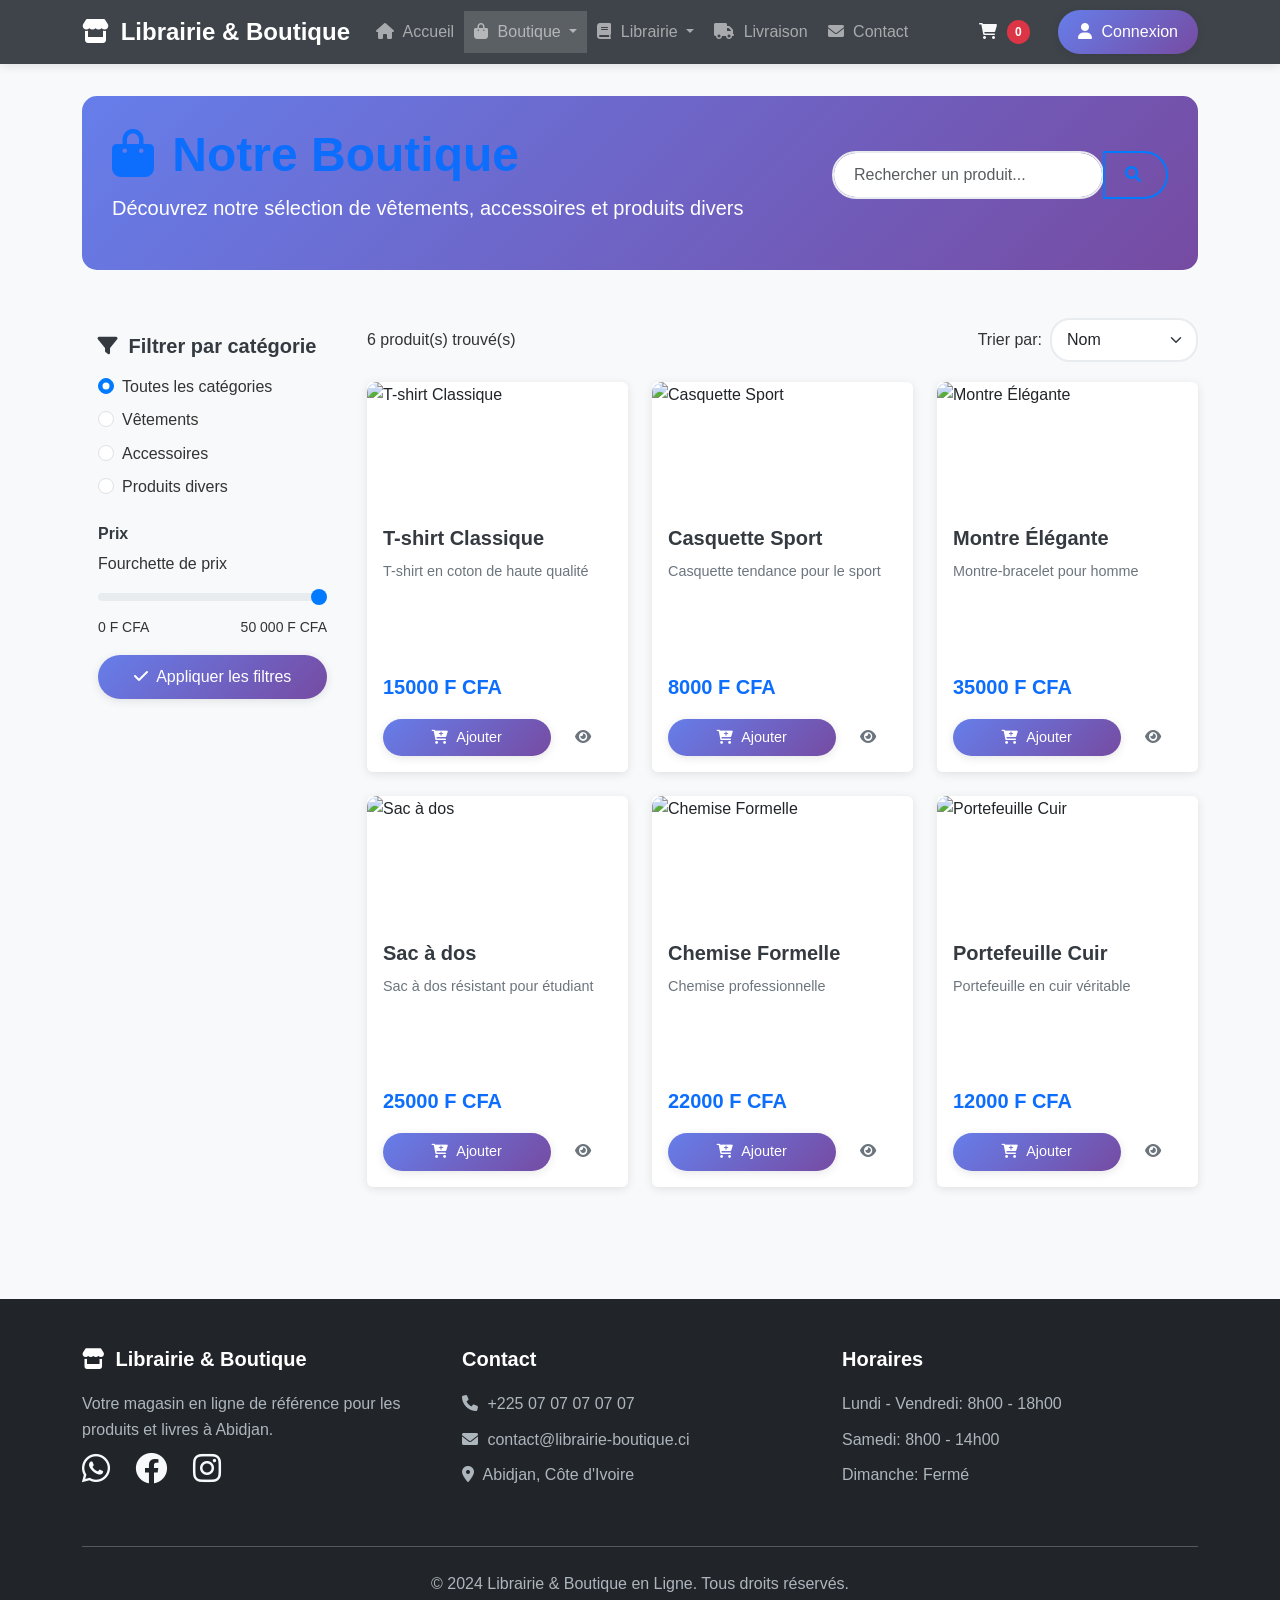
==== boutique.html @ e9c4744d "first commit" ====
<!DOCTYPE html>
<html lang="fr">
<head>
    <meta charset="UTF-8">
    <meta name="viewport" content="width=device-width, initial-scale=1.0">
    <title>Boutique - Vêtements, Accessoires et Produits Divers</title>
    <link href="https://cdn.jsdelivr.net/npm/bootstrap@5.3.0/dist/css/bootstrap.min.css" rel="stylesheet">
    <link rel="stylesheet" href="https://cdn.jsdelivr.net/npm/bootstrap-icons@1.10.0/font/bootstrap-icons.css">
    <link rel="stylesheet" href="https://cdnjs.cloudflare.com/ajax/libs/font-awesome/6.0.0/css/all.min.css">
    <link rel="stylesheet" href="css/style.css">
</head>
<body>
    <!-- Navigation (même que index.html) -->
    <nav class="navbar navbar-expand-lg navbar-dark bg-dark fixed-top">
        <div class="container">
            <a class="navbar-brand" href="index.html">
                <i class="fas fa-store"></i> Librairie & Boutique
            </a>
            <button class="navbar-toggler" type="button" data-bs-toggle="collapse" data-bs-target="#navbarNav">
                <span class="navbar-toggler-icon"></span>
            </button>
            <div class="collapse navbar-collapse" id="navbarNav">
                <ul class="navbar-nav me-auto">
                    <li class="nav-item">
                        <a class="nav-link" href="index.html">
                            <i class="fas fa-home"></i> Accueil
                        </a>
                    </li>
                    <li class="nav-item dropdown active">
                        <a class="nav-link dropdown-toggle" href="#" id="boutiqueDropdown" role="button" data-bs-toggle="dropdown">
                            <i class="fas fa-shopping-bag"></i> Boutique
                        </a>
                        <ul class="dropdown-menu">
                            <li><a class="dropdown-item" href="boutique.html?categorie=vetements">Vêtements</a></li>
                            <li><a class="dropdown-item" href="boutique.html?categorie=accessoires">Accessoires</a></li>
                            <li><a class="dropdown-item" href="boutique.html?categorie=divers">Produits divers</a></li>
                            <li><hr class="dropdown-divider"></li>
                            <li><a class="dropdown-item" href="boutique.html">Toutes les catégories</a></li>
                        </ul>
                    </li>
                    <li class="nav-item dropdown">
                        <a class="nav-link dropdown-toggle" href="#" id="librairieDropdown" role="button" data-bs-toggle="dropdown">
                            <i class="fas fa-book"></i> Librairie
                        </a>
                        <ul class="dropdown-menu">
                            <li><a class="dropdown-item" href="librairie.html?categorie=scolaire">Livres scolaires</a></li>
                            <li><a class="dropdown-item" href="librairie.html?categorie=romans">Romans</a></li>
                            <li><a class="dropdown-item" href="librairie.html?categorie=professionnels">Livres professionnels</a></li>
                            <li><a class="dropdown-item" href="librairie.html?categorie=ebooks">E-books</a></li>
                            <li><hr class="dropdown-divider"></li>
                            <li><a class="dropdown-item" href="librairie.html">Tous les livres</a></li>
                        </ul>
                    </li>
                    <li class="nav-item">
                        <a class="nav-link" href="livraison.html">
                            <i class="fas fa-truck"></i> Livraison
                        </a>
                    </li>
                    <li class="nav-item">
                        <a class="nav-link" href="contact.html">
                            <i class="fas fa-envelope"></i> Contact
                        </a>
                    </li>
                </ul>
                <div class="d-flex align-items-center">
                    <button class="btn btn-outline-light me-2" type="button" data-bs-toggle="modal" data-bs-target="#cartModal">
                        <i class="fas fa-shopping-cart"></i>
                        <span class="badge bg-danger" id="cart-count">0</span>
                    </button>
                    <button class="btn btn-primary" type="button" data-bs-toggle="modal" data-bs-target="#loginModal">
                        <i class="fas fa-user"></i> Connexion
                    </button>
                </div>
            </div>
        </div>
    </nav>

    <!-- Contenu principal -->
    <main class="container mt-5 pt-5">
        <!-- En-tête de la boutique -->
        <section class="shop-header mb-5">
            <div class="row align-items-center">
                <div class="col-md-8">
                    <h1 class="display-5 fw-bold text-primary">
                        <i class="fas fa-shopping-bag"></i> Notre Boutique
                    </h1>
                    <p class="lead">Découvrez notre sélection de vêtements, accessoires et produits divers</p>
                </div>
                <div class="col-md-4 text-end">
                    <div class="input-group mb-3">
                        <input type="text" class="form-control" id="searchInput" placeholder="Rechercher un produit...">
                        <button class="btn btn-outline-primary" type="button" onclick="searchProducts()">
                            <i class="fas fa-search"></i>
                        </button>
                    </div>
                </div>
            </div>
        </section>

        <!-- Filtres et catégories -->
        <section class="filters-section mb-4">
            <div class="row">
                <div class="col-md-3">
                    <div class="filter-sidebar bg-light p-3 rounded">
                        <h5 class="mb-3">
                            <i class="fas fa-filter"></i> Filtrer par catégorie
                        </h5>
                        <div class="form-check mb-2">
                            <input class="form-check-input" type="radio" name="category" id="all" value="" checked>
                            <label class="form-check-label" for="all">Toutes les catégories</label>
                        </div>
                        <div class="form-check mb-2">
                            <input class="form-check-input" type="radio" name="category" id="vetements" value="vetements">
                            <label class="form-check-label" for="vetements">Vêtements</label>
                        </div>
                        <div class="form-check mb-2">
                            <input class="form-check-input" type="radio" name="category" id="accessoires" value="accessoires">
                            <label class="form-check-label" for="accessoires">Accessoires</label>
                        </div>
                        <div class="form-check mb-4">
                            <input class="form-check-input" type="radio" name="category" id="divers" value="divers">
                            <label class="form-check-label" for="divers">Produits divers</label>
                        </div>
                        
                        <h6 class="mb-2">Prix</h6>
                        <div class="mb-3">
                            <label for="priceRange" class="form-label">Fourchette de prix</label>
                            <input type="range" class="form-range" id="priceRange" min="0" max="50000" value="50000">
                            <div class="d-flex justify-content-between">
                                <small>0 F CFA</small>
                                <small id="maxPrice">50 000 F CFA</small>
                            </div>
                        </div>
                        
                        <button class="btn btn-primary w-100" onclick="applyFilters()">
                            <i class="fas fa-check"></i> Appliquer les filtres
                        </button>
                    </div>
                </div>
                
                <div class="col-md-9">
                    <!-- Tri et affichage -->
                    <div class="d-flex justify-content-between align-items-center mb-3">
                        <div>
                            <span id="results-count">0 produits trouvés</span>
                        </div>
                        <div class="d-flex align-items-center">
                            <label for="sortSelect" class="me-2">Trier par:</label>
                            <select class="form-select" id="sortSelect" style="width: auto;" onchange="sortProducts()">
                                <option value="name">Nom</option>
                                <option value="price-asc">Prix croissant</option>
                                <option value="price-desc">Prix décroissant</option>
                                <option value="newest">Plus récents</option>
                            </select>
                        </div>
                    </div>
                    
                    <!-- Grille de produits -->
                    <div class="row" id="products-container">
                        <!-- Les produits seront chargés dynamiquement -->
                    </div>
                    
                    <!-- Pagination -->
                    <nav aria-label="Page navigation" class="mt-4">
                        <ul class="pagination justify-content-center" id="pagination">
                            <!-- La pagination sera générée dynamiquement -->
                        </ul>
                    </nav>
                </div>
            </div>
        </section>
    </main>

    <!-- Footer (même que index.html) -->
    <footer class="bg-dark text-light py-5 mt-5">
        <div class="container">
            <div class="row">
                <div class="col-md-4 mb-4">
                    <h5><i class="fas fa-store"></i> Librairie & Boutique</h5>
                    <p>Votre magasin en ligne de référence pour les produits et livres à Abidjan.</p>
                    <div class="social-links">
                        <a href="#" class="text-light me-3"><i class="fab fa-whatsapp fa-2x"></i></a>
                        <a href="#" class="text-light me-3"><i class="fab fa-facebook fa-2x"></i></a>
                        <a href="#" class="text-light"><i class="fab fa-instagram fa-2x"></i></a>
                    </div>
                </div>
                <div class="col-md-4 mb-4">
                    <h5>Contact</h5>
                    <p><i class="fas fa-phone"></i> +225 07 07 07 07 07</p>
                    <p><i class="fas fa-envelope"></i> contact@librairie-boutique.ci</p>
                    <p><i class="fas fa-map-marker-alt"></i> Abidjan, Côte d'Ivoire</p>
                </div>
                <div class="col-md-4 mb-4">
                    <h5>Horaires</h5>
                    <p>Lundi - Vendredi: 8h00 - 18h00</p>
                    <p>Samedi: 8h00 - 14h00</p>
                    <p>Dimanche: Fermé</p>
                </div>
            </div>
            <hr class="my-4">
            <div class="text-center">
                <p>&copy; 2024 Librairie & Boutique en Ligne. Tous droits réservés.</p>
            </div>
        </div>
    </footer>

    <!-- Modal du Panier (même que index.html) -->
    <div class="modal fade" id="cartModal" tabindex="-1">
        <div class="modal-dialog modal-lg">
            <div class="modal-content">
                <div class="modal-header">
                    <h5 class="modal-title">
                        <i class="fas fa-shopping-cart"></i> Votre Panier
                    </h5>
                    <button type="button" class="btn-close" data-bs-dismiss="modal"></button>
                </div>
                <div class="modal-body">
                    <div id="cart-items">
                        <!-- Les articles du panier seront affichés ici -->
                    </div>
                    <div class="cart-total text-end mt-3">
                        <h5>Total: <span id="cart-total">0 F CFA</span></h5>
                    </div>
                </div>
                <div class="modal-footer">
                    <button type="button" class="btn btn-secondary" data-bs-dismiss="modal">Continuer vos achats</button>
                    <button type="button" class="btn btn-primary" onclick="proceedToCheckout()">Commander</button>
                </div>
            </div>
        </div>
    </div>

    <!-- Modal de Connexion (même que index.html) -->
    <div class="modal fade" id="loginModal" tabindex="-1">
        <div class="modal-dialog">
            <div class="modal-content">
                <div class="modal-header">
                    <h5 class="modal-title">
                        <i class="fas fa-user"></i> Connexion
                    </h5>
                    <button type="button" class="btn-close" data-bs-dismiss="modal"></button>
                </div>
                <div class="modal-body">
                    <form id="loginForm">
                        <div class="mb-3">
                            <label for="email" class="form-label">Email</label>
                            <input type="email" class="form-control" id="email" required>
                        </div>
                        <div class="mb-3">
                            <label for="password" class="form-label">Mot de passe</label>
                            <input type="password" class="form-control" id="password" required>
                        </div>
                        <button type="submit" class="btn btn-primary w-100">Se connecter</button>
                    </form>
                    <p class="text-center mt-3">
                        Pas encore de compte? <a href="#" onclick="showRegisterModal()">S'inscrire</a>
                    </p>
                </div>
            </div>
        </div>
    </div>

    <script src="https://cdn.jsdelivr.net/npm/bootstrap@5.3.0/dist/js/bootstrap.bundle.min.js"></script>
    <script src="js/main.js"></script>
    <script src="js/cart.js"></script>
    <script src="js/products.js"></script>
    <script>
        // Charger les produits lors du chargement de la page
        document.addEventListener('DOMContentLoaded', function() {
            loadProducts();
            
            // Vérifier la catégorie dans l'URL
            const urlParams = new URLSearchParams(window.location.search);
            const category = urlParams.get('categorie');
            if (category) {
                document.getElementById(category).checked = true;
                applyFilters();
            }
        });

        // Fonction pour charger les produits
        async function loadProducts() {
            try {
                const response = await fetch('tables/produits');
                const data = await response.json();
                
                // Filtrer les produits de la boutique (non livres)
                const boutiqueProducts = data.data.filter(product => 
                    product.type === 'boutique' && product.disponible === true
                );
                
                displayProducts(boutiqueProducts);
            } catch (error) {
                console.error('Erreur lors du chargement des produits:', error);
                // Afficher des produits par défaut si l'API n'est pas disponible
                displayProducts(getDefaultProducts());
            }
        }

        // Fonction pour afficher les produits
        function displayProducts(products) {
            const container = document.getElementById('products-container');
            container.innerHTML = '';
            
            document.getElementById('results-count').textContent = `${products.length} produit(s) trouvé(s)`;
            
            products.forEach(product => {
                const productCard = `
                    <div class="col-md-4 mb-4">
                        <div class="card product-card h-100">
                            <img src="${product.image || 'images/default-product.jpg'}" class="card-img-top" alt="${product.nom}">
                            <div class="card-body d-flex flex-column">
                                <h5 class="card-title">${product.nom}</h5>
                                <p class="card-text">${product.description}</p>
                                <div class="mt-auto">
                                    <p class="fw-bold text-primary fs-5">${product.prix} F CFA</p>
                                    <div class="d-flex gap-2">
                                        <button class="btn btn-primary flex-fill" onclick="addToCart(${product.id})">
                                            <i class="fas fa-cart-plus"></i> Ajouter
                                        </button>
                                        <button class="btn btn-outline-secondary" onclick="viewProduct(${product.id})">
                                            <i class="fas fa-eye"></i>
                                        </button>
                                    </div>
                                </div>
                            </div>
                        </div>
                    </div>
                `;
                container.innerHTML += productCard;
            });
        }

        // Fonction pour obtenir des produits par défaut
        function getDefaultProducts() {
            return [
                {
                    id: 1,
                    nom: "T-shirt Classique",
                    description: "T-shirt en coton de haute qualité",
                    prix: 15000,
                    categorie: "vetements",
                    image: "images/tshirt.jpg"
                },
                {
                    id: 2,
                    nom: "Casquette Sport",
                    description: "Casquette tendance pour le sport",
                    prix: 8000,
                    categorie: "accessoires",
                    image: "images/casquette.jpg"
                },
                {
                    id: 3,
                    nom: "Montre Élégante",
                    description: "Montre-bracelet pour homme",
                    prix: 35000,
                    categorie: "accessoires",
                    image: "images/montre.jpg"
                },
                {
                    id: 4,
                    nom: "Sac à dos",
                    description: "Sac à dos résistant pour étudiant",
                    prix: 25000,
                    categorie: "divers",
                    image: "images/sac.jpg"
                },
                {
                    id: 5,
                    nom: "Chemise Formelle",
                    description: "Chemise professionnelle",
                    prix: 22000,
                    categorie: "vetements",
                    image: "images/chemise.jpg"
                },
                {
                    id: 6,
                    nom: "Portefeuille Cuir",
                    description: "Portefeuille en cuir véritable",
                    prix: 12000,
                    categorie: "accessoires",
                    image: "images/portefeuille.jpg"
                }
            ];
        }

        // Autres fonctions nécessaires
        function applyFilters() {
            loadProducts(); // Recharger avec les filtres
        }

        function sortProducts() {
            loadProducts(); // Recharger avec le tri
        }

        function searchProducts() {
            const searchTerm = document.getElementById('searchInput').value.toLowerCase();
            loadProducts(); // Recharger avec la recherche
        }

        function viewProduct(productId) {
            // Rediriger vers la page de détail du produit
            window.location.href = `produit-detail.html?id=${productId}`;
        }

        function proceedToCheckout() {
            window.location.href = 'checkout.html';
        }
    </script>
</body>
</html>
---- css/style.css ----
/* Styles principaux pour le site Librairie & Boutique */

:root {
    --primary-color: #007bff;
    --secondary-color: #6c757d;
    --success-color: #28a745;
    --danger-color: #dc3545;
    --warning-color: #ffc107;
    --info-color: #17a2b8;
    --light-color: #f8f9fa;
    --dark-color: #343a40;
    --gradient-primary: linear-gradient(135deg, #667eea 0%, #764ba2 100%);
    --gradient-secondary: linear-gradient(135deg, #f093fb 0%, #f5576c 100%);
    --shadow-light: 0 2px 10px rgba(0,0,0,0.1);
    --shadow-medium: 0 5px 25px rgba(0,0,0,0.15);
    --shadow-heavy: 0 10px 40px rgba(0,0,0,0.2);
}

/* Reset et styles de base */
* {
    box-sizing: border-box;
}

body {
    font-family: 'Segoe UI', Tahoma, Geneva, Verdana, sans-serif;
    line-height: 1.6;
    color: #333;
    background-color: #f8f9fa;
}

/* Navigation */
.navbar {
    box-shadow: var(--shadow-light);
    backdrop-filter: blur(10px);
    background-color: rgba(52, 58, 64, 0.95) !important;
}

.navbar-brand {
    font-weight: bold;
    font-size: 1.5rem;
}

.navbar-nav .nav-link {
    font-weight: 500;
    transition: all 0.3s ease;
    border-radius: 5px;
    margin: 0 2px;
}

.navbar-nav .nav-link:hover {
    background-color: rgba(255, 255, 255, 0.1);
    transform: translateY(-1px);
}

.navbar-nav .active {
    background-color: rgba(255, 255, 255, 0.15);
}

/* Boutons du panier et connexion */
.btn-outline-light:hover {
    background-color: rgba(255, 255, 255, 0.2);
    border-color: #fff;
}

/* Section Hero */
.hero-section {
    background: var(--gradient-primary);
    color: white;
    padding: 100px 0;
    border-radius: 20px;
    margin: 20px 0;
    position: relative;
    overflow: hidden;
}

.hero-section::before {
    content: '';
    position: absolute;
    top: 0;
    left: 0;
    right: 0;
    bottom: 0;
    background: url('data:image/svg+xml,<svg xmlns="http://www.w3.org/2000/svg" viewBox="0 0 100 100"><defs><pattern id="grain" width="100" height="100" patternUnits="userSpaceOnUse"><circle cx="25" cy="25" r="1" fill="white" opacity="0.1"/><circle cx="75" cy="75" r="1" fill="white" opacity="0.1"/><circle cx="50" cy="10" r="0.5" fill="white" opacity="0.1"/><circle cx="10" cy="60" r="0.8" fill="white" opacity="0.1"/><circle cx="90" cy="40" r="0.7" fill="white" opacity="0.1"/></pattern></defs><rect width="100" height="100" fill="url(%23grain)"/></svg>');
    pointer-events: none;
}

.hero-section .container {
    position: relative;
    z-index: 1;
}

/* Cards */
.category-card, .service-card, .product-card, .book-card {
    transition: all 0.3s ease;
    border: none;
    box-shadow: var(--shadow-light);
    height: 100%;
}

.category-card:hover, .service-card:hover, .product-card:hover, .book-card:hover {
    transform: translateY(-10px);
    box-shadow: var(--shadow-medium);
}

.product-card img, .book-card img {
    height: 200px;
    object-fit: cover;
    border-radius: 10px 10px 0 0;
}

/* Boutons */
.btn {
    border-radius: 25px;
    font-weight: 500;
    transition: all 0.3s ease;
    border: none;
    padding: 10px 20px;
}

.btn-primary {
    background: var(--gradient-primary);
    box-shadow: var(--shadow-light);
}

.btn-primary:hover {
    transform: translateY(-2px);
    box-shadow: var(--shadow-medium);
}

.btn-outline-primary {
    border: 2px solid var(--primary-color);
    color: var(--primary-color);
}

.btn-outline-primary:hover {
    background: var(--primary-color);
    transform: translateY(-2px);
}

/* Sidebar des filtres */
.filter-sidebar {
    position: sticky;
    top: 100px;
    max-height: calc(100vh - 120px);
    overflow-y: auto;
}

.filter-sidebar h5, .filter-sidebar h6 {
    color: var(--dark-color);
    font-weight: 600;
}

.form-check-input:checked {
    background-color: var(--primary-color);
    border-color: var(--primary-color);
}

.form-range::-webkit-slider-thumb {
    background: var(--primary-color);
}

/* Grille de produits */
#products-container, #books-container {
    margin-top: 20px;
}

/* Pagination */
.pagination .page-link {
    color: var(--primary-color);
    border-radius: 50%;
    margin: 0 5px;
    width: 40px;
    height: 40px;
    display: flex;
    align-items: center;
    justify-content: center;
    border: 2px solid var(--primary-color);
    transition: all 0.3s ease;
}

.pagination .page-link:hover {
    background: var(--primary-color);
    color: white;
    transform: scale(1.1);
}

.pagination .active .page-link {
    background: var(--primary-color);
    border-color: var(--primary-color);
}

/* Modal du panier */
.modal-content {
    border-radius: 15px;
    border: none;
    box-shadow: var(--shadow-heavy);
}

.modal-header {
    border-bottom: 1px solid #e9ecef;
    background: var(--light-color);
    border-radius: 15px 15px 0 0;
}

.cart-item {
    background: white;
    border-radius: 10px;
    padding: 15px;
    margin-bottom: 10px;
    box-shadow: var(--shadow-light);
}

.cart-item img {
    width: 60px;
    height: 60px;
    object-fit: cover;
    border-radius: 8px;
}

.cart-total {
    background: var(--light-color);
    padding: 20px;
    border-radius: 10px;
    font-size: 1.2rem;
}

/* Footer */
footer {
    background: var(--dark-color) !important;
    margin-top: 50px;
}

footer h5 {
    color: #fff;
    font-weight: 600;
    margin-bottom: 20px;
}

footer p {
    color: #adb5bd;
    margin-bottom: 10px;
}

.social-links a {
    transition: all 0.3s ease;
}

.social-links a:hover {
    transform: translateY(-3px);
    color: var(--primary-color) !important;
}

/* Responsive design */
@media (max-width: 768px) {
    .hero-section {
        padding: 60px 20px;
        text-align: center;
    }
    
    .hero-section .display-4 {
        font-size: 2rem;
    }
    
    .filter-sidebar {
        position: relative;
        top: 0;
        max-height: none;
        margin-bottom: 30px;
    }
    
    .category-card, .service-card {
        margin-bottom: 20px;
    }
    
    .btn-lg {
        font-size: 1rem;
        padding: 12px 24px;
    }
}

@media (max-width: 576px) {
    .navbar-brand {
        font-size: 1.2rem;
    }
    
    .hero-section .display-4 {
        font-size: 1.8rem;
    }
    
    .product-card img, .book-card img {
        height: 150px;
    }
    
    .modal-dialog {
        margin: 10px;
    }
    
    .cart-item .row {
        text-align: center;
    }
    
    .cart-item .col-md-2, .cart-item .col-md-4, .cart-item .col-md-3, .cart-item .col-md-2, .cart-item .col-md-1 {
        margin-bottom: 10px;
    }
}

/* Animations */
@keyframes fadeInUp {
    from {
        opacity: 0;
        transform: translateY(30px);
    }
    to {
        opacity: 1;
        transform: translateY(0);
    }
}

.fade-in-up {
    animation: fadeInUp 0.6s ease-out;
}

/* Chargement */
.loading {
    display: inline-block;
    width: 20px;
    height: 20px;
    border: 3px solid rgba(255,255,255,.3);
    border-radius: 50%;
    border-top-color: #fff;
    animation: spin 1s ease-in-out infinite;
}

@keyframes spin {
    to { transform: rotate(360deg); }
}

/* Notifications toast */
.toast-container {
    z-index: 9999;
}

.toast {
    backdrop-filter: blur(10px);
    background-color: rgba(0, 0, 0, 0.8) !important;
    border: 1px solid rgba(255, 255, 255, 0.2);
    color: white;
}

/* Styles pour les sections spécifiques */
.services-section {
    background: linear-gradient(135deg, #f5f7fa 0%, #c3cfe2 100%);
    padding: 40px 0;
    border-radius: 20px;
    margin: 40px 0;
}

.promotions-section {
    background: var(--gradient-secondary);
    color: white;
    padding: 40px;
    border-radius: 20px;
    margin: 40px 0;
}

.nouveautes-section {
    background: white;
    padding: 40px;
    border-radius: 20px;
    box-shadow: var(--shadow-light);
    margin: 40px 0;
}

/* Styles pour les formulaires */
.form-control, .form-select {
    border-radius: 10px;
    border: 2px solid #e9ecef;
    padding: 12px 15px;
    transition: all 0.3s ease;
}

.form-control:focus, .form-select:focus {
    border-color: var(--primary-color);
    box-shadow: 0 0 0 0.2rem rgba(0, 123, 255, 0.25);
}

/* Styles pour les badges */
.badge {
    border-radius: 50%;
    padding: 0.5em 0.7em;
    font-size: 0.75em;
    font-weight: 600;
}

/* Styles pour les cartes de produits */
.product-card .card-body, .book-card .card-body {
    display: flex;
    flex-direction: column;
    height: 100%;
}

.product-card .card-title, .book-card .card-title {
    font-weight: 600;
    color: var(--dark-color);
    margin-bottom: 10px;
}

.product-card .card-text, .book-card .card-text {
    flex-grow: 1;
    color: #6c757d;
    font-size: 0.9rem;
}

.product-card .btn, .book-card .btn {
    border-radius: 20px;
    font-size: 0.9rem;
    padding: 8px 16px;
}

/* Styles pour les boutons d'action */
.btn-group-sm > .btn, .btn-sm {
    border-radius: 15px;
}

/* Styles pour les icônes */
.fas, .fab, .far {
    margin-right: 5px;
}

/* Styles pour les liens sociaux */
.social-links a {
    text-decoration: none;
    transition: all 0.3s ease;
}

/* Styles pour les sections d'en-tête */
.shop-header, .bookstore-header {
    background: linear-gradient(135deg, #667eea 0%, #764ba2 100%);
    color: white;
    padding: 30px;
    border-radius: 15px;
    margin-bottom: 30px;
}

/* Styles pour les inputs de recherche */
#searchInput {
    border-radius: 25px;
    border: 2px solid #e9ecef;
    padding: 10px 20px;
}

#searchInput:focus {
    border-color: var(--primary-color);
    box-shadow: 0 0 0 0.2rem rgba(0, 123, 255, 0.25);
}

/* Styles pour les sélecteurs de tri */
#sortSelect {
    border-radius: 20px;
    border: 2px solid #e9ecef;
    padding: 8px 15px;
}

/* Styles pour les gammes de prix */
.form-range::-webkit-slider-track {
    background: #e9ecef;
    border-radius: 10px;
}

.form-range::-moz-range-track {
    background: #e9ecef;
    border-radius: 10px;
}

/* Utilitaires */
.text-truncate-2 {
    display: -webkit-box;
    -webkit-line-clamp: 2;
    -webkit-box-orient: vertical;
    overflow: hidden;
}

.text-truncate-3 {
    display: -webkit-box;
    -webkit-line-clamp: 3;
    -webkit-box-orient: vertical;
    overflow: hidden;
}

/* Styles pour les états de chargement */
.skeleton {
    background: linear-gradient(90deg, #f0f0f0 25%, transparent 50%, #f0f0f0 75%);
    background-size: 200% 100%;
    animation: loading 1.5s infinite;
}

@keyframes loading {
    0% {
        background-position: 200% 0;
    }
    100% {
        background-position: -200% 0;
    }
}
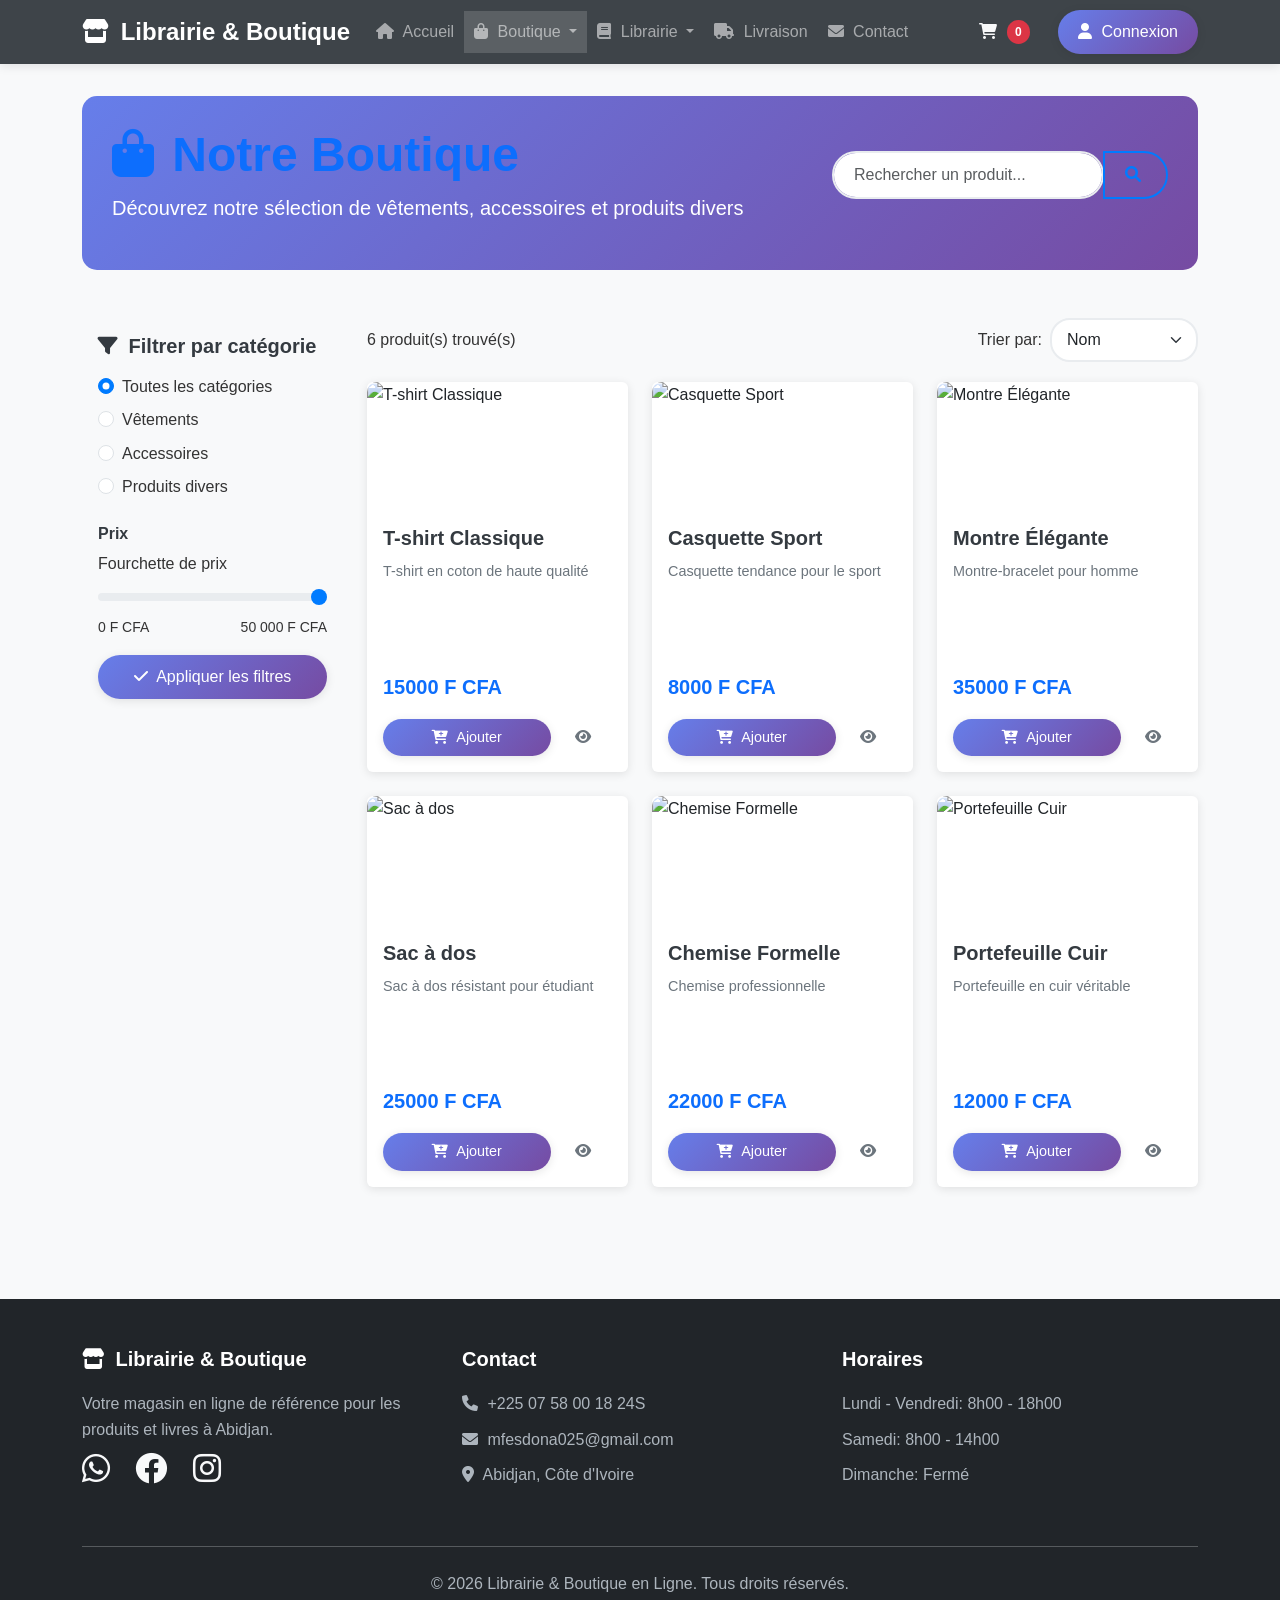
==== commit dc31c016: "first commit" ====
--- a/boutique.html
+++ b/boutique.html
@@ -186,8 +186,8 @@
                 </div>
                 <div class="col-md-4 mb-4">
                     <h5>Contact</h5>
-                    <p><i class="fas fa-phone"></i> +225 07 07 07 07 07</p>
-                    <p><i class="fas fa-envelope"></i> contact@librairie-boutique.ci</p>
+                    <p><i class="fas fa-phone"></i> +225 07 58 00 18 24S</p>
+                    <p><i class="fas fa-envelope"></i> mfesdona025@gmail.com</p>
                     <p><i class="fas fa-map-marker-alt"></i> Abidjan, Côte d'Ivoire</p>
                 </div>
                 <div class="col-md-4 mb-4">
@@ -199,7 +199,7 @@
             </div>
             <hr class="my-4">
             <div class="text-center">
-                <p>&copy; 2024 Librairie & Boutique en Ligne. Tous droits réservés.</p>
+                <p>&copy; 2026 Librairie & Boutique en Ligne. Tous droits réservés.</p>
             </div>
         </div>
     </footer>
